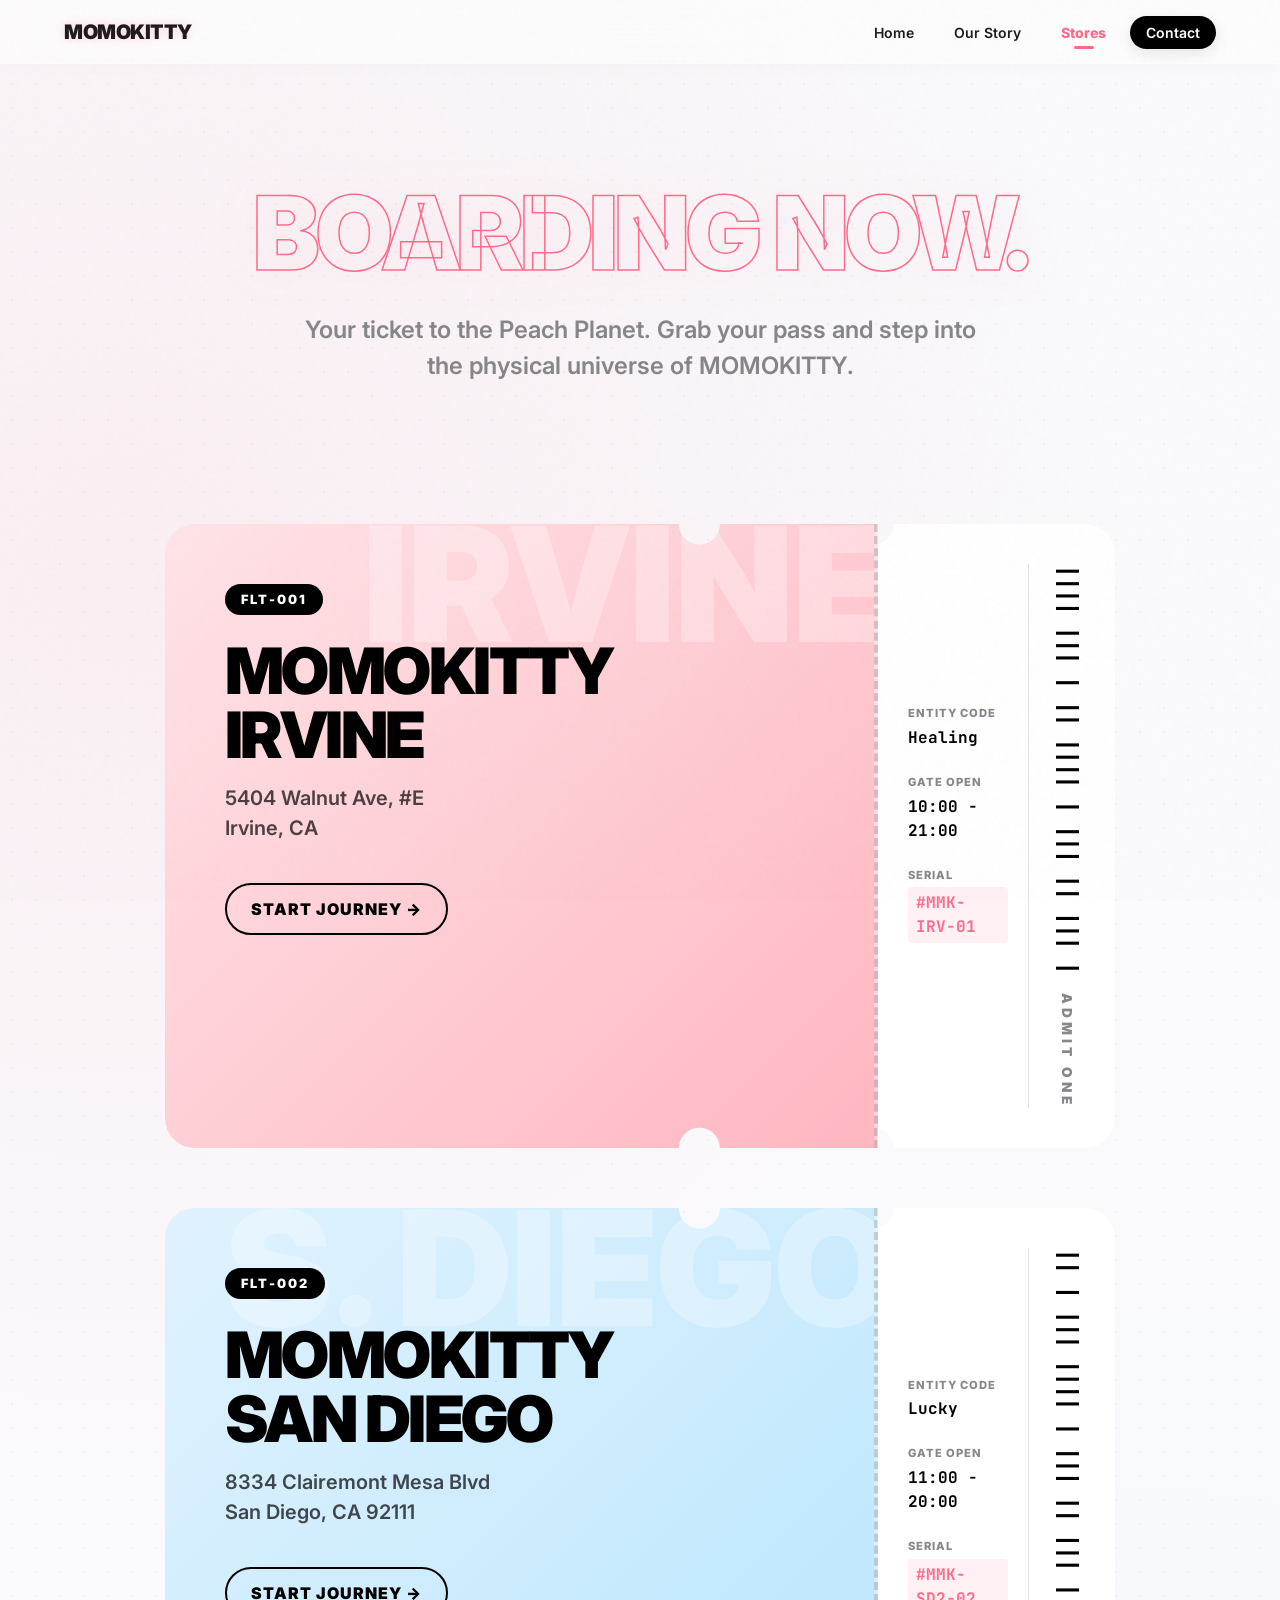
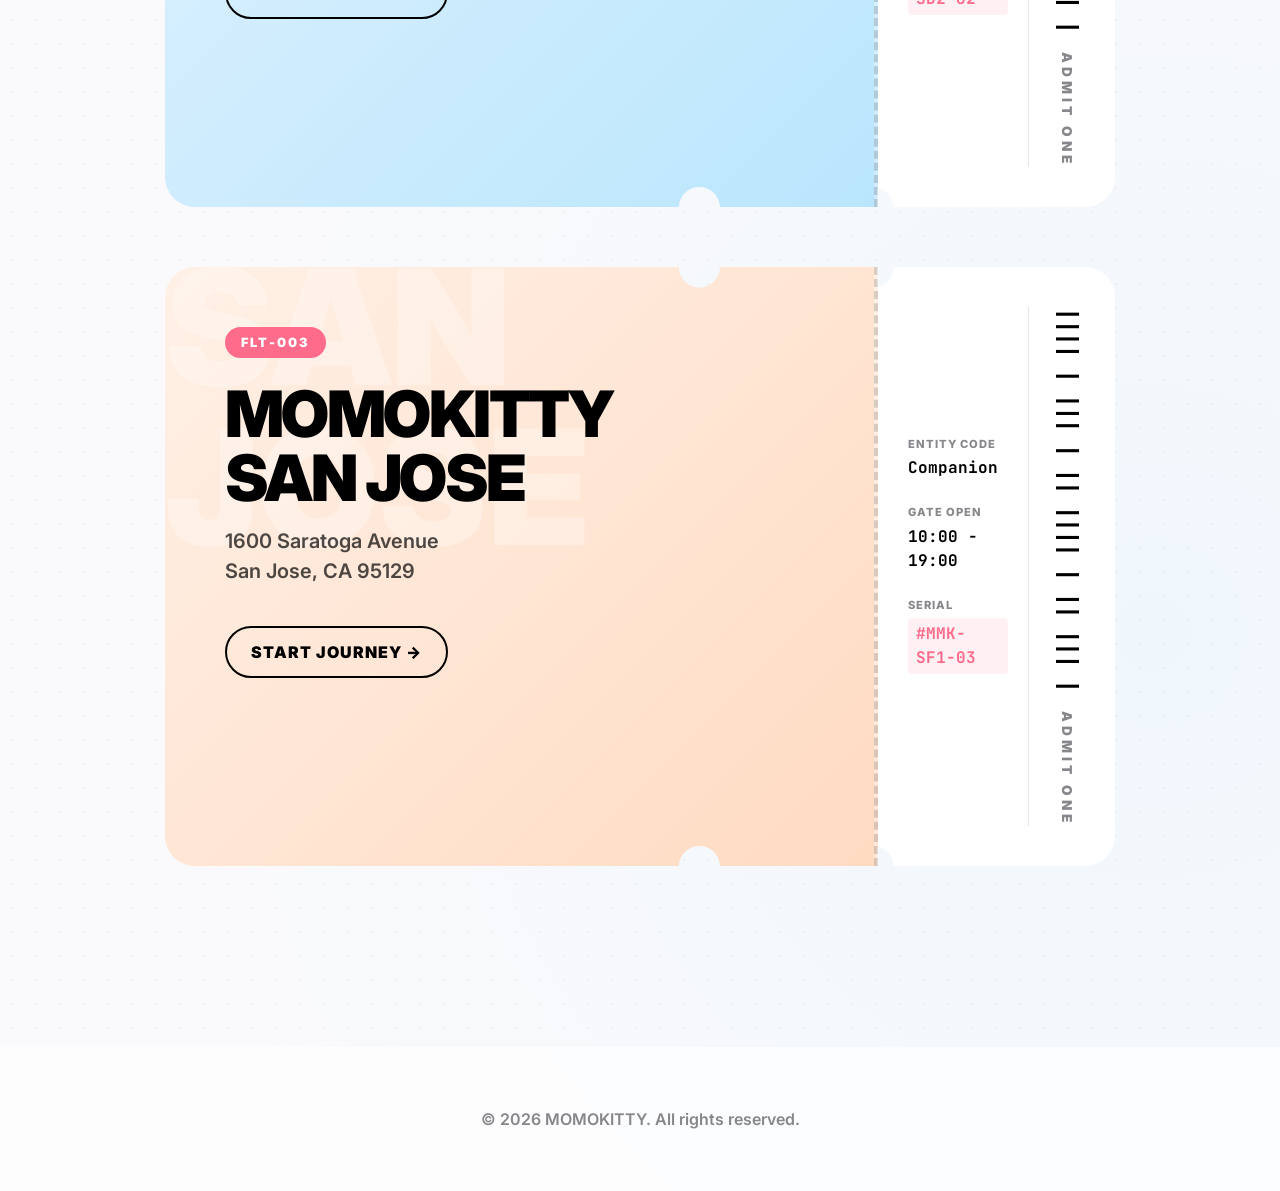
==== stores.html @ 20e29511 "Add files via upload" ====
<!DOCTYPE html>
<html lang="en">
<head>
  <meta charset="UTF-8">
  <meta name="viewport" content="width=device-width, initial-scale=1.0">
  <title>Stores | MOMOKITTY</title>
  <link rel="stylesheet" href="style.css">
  <link href="https://fonts.googleapis.com/css2?family=Inter:wght@400;600;800;900&family=JetBrains+Mono:wght@700&display=swap" rel="stylesheet">
</head>
<body>

<nav class="navbar">
  <div class="container nav-container">
    <a href="index.html" class="logo">MOMOKITTY</a>
    <ul class="nav-links">
      <li><a href="index.html" >Home</a></li>
      <li><a href="story.html" >Our Story</a></li>
      <li><a href="stores.html" class="active-page">Stores</a></li>
      <li><a href="contact.html" class="btn-nav-cta">Contact</a></li>
    </ul>
  </div>
</nav>

<header class="hero">
  <div class="container hero-content">
    <h1 class="hero-title">BOARDING NOW.</h1>
    <p class="hero-subtitle">Your ticket to the Peach Planet. Grab your pass and step into the physical universe of MOMOKITTY.</p>
  </div>
</header>

<section class="store-section">
  <div class="container">

    <div class="ticket-card reveal">
      <div class="ticket-main bg-pink">
        <div class="ticket-watermark">IRVINE</div>
        <div class="ticket-content">
          <span class="ticket-badge">FLT-001</span>
          <h2>MOMOKITTY<br>IRVINE</h2>
          <p class="ticket-address">5404 Walnut Ave, #E<br>Irvine, CA</p>
          <a href="https://www.google.com/maps/search/?api=1&query=5404+Walnut+Ave,+%23E,+Irvine,+CA" target="_blank" class="btn-ticket">START JOURNEY &rarr;</a>
        </div>
      </div>
      <div class="ticket-stub">
        <div class="stub-details">
          <p class="mono-label">ENTITY CODE</p>
          <p class="mono-value">Healing</p>

          <p class="mono-label">GATE OPEN</p>
          <p class="mono-value">10:00 - 21:00</p>

          <p class="mono-label">SERIAL</p>
          <p class="mono-value highlight">#MMK-IRV-01</p>
        </div>
        <div class="stub-barcode">
          <div class="barcode-lines">|||| ||| | || |||| | ||| || ||| |</div>
          <p class="vertical-text">ADMIT ONE</p>
        </div>
      </div>
    </div>

    <div class="ticket-card reveal delay-1">
      <div class="ticket-main bg-blue">
        <div class="ticket-watermark">S. DIEGO</div>
        <div class="ticket-content">
          <span class="ticket-badge bg-dark">FLT-002</span>
          <h2>MOMOKITTY<br>SAN DIEGO</h2>
          <p class="ticket-address">8334 Clairemont Mesa Blvd<br>San Diego, CA 92111</p>
          <a href="https://www.google.com/maps/search/?api=1&query=8334+Clairemont+Mesa+Blvd,+San+Diego,+CA+92111" target="_blank" class="btn-ticket">START JOURNEY &rarr;</a>
        </div>
      </div>
      <div class="ticket-stub">
        <div class="stub-details">
          <p class="mono-label">ENTITY CODE</p>
          <p class="mono-value">Lucky</p>

          <p class="mono-label">GATE OPEN</p>
          <p class="mono-value">11:00 - 20:00</p>

          <p class="mono-label">SERIAL</p>
          <p class="mono-value highlight">#MMK-SD2-02</p>
        </div>
        <div class="stub-barcode">
          <div class="barcode-lines">|| | ||| |||| | ||| || ||| || |</div>
          <p class="vertical-text">ADMIT ONE</p>
        </div>
      </div>
    </div>

    <div class="ticket-card reveal delay-2">
      <div class="ticket-main bg-peach">
        <div class="ticket-watermark">SAN JOSE</div>
        <div class="ticket-content">
          <span class="ticket-badge blink">FLT-003</span>
          <h2>MOMOKITTY<br>SAN JOSE</h2>
          <p class="ticket-address">1600 Saratoga Avenue<br>San Jose, CA 95129</p>
          <a href="https://www.google.com/maps/search/?api=1&query=1600+Saratoga+Avenue,+San+Jose,+CA+95129" target="_blank" class="btn-ticket">START JOURNEY &rarr;</a>
        </div>
      </div>
      <div class="ticket-stub">
        <div class="stub-details">
          <p class="mono-label">ENTITY CODE</p>
          <p class="mono-value">Companion</p>

          <p class="mono-label">GATE OPEN</p>
          <p class="mono-value">10:00 - 19:00</p>

          <p class="mono-label">SERIAL</p>
          <p class="mono-value highlight">#MMK-SF1-03</p>
        </div>
        <div class="stub-barcode">
          <div class="barcode-lines">|||| | ||| | || |||| | || ||| |</div>
          <p class="vertical-text">ADMIT ONE</p>
        </div>
      </div>
    </div>

  </div>
</section>

<footer class="footer">
  <div class="container">
    <p>&copy; 2026 MOMOKITTY. All rights reserved.</p>
  </div>
</footer>

<script>
  document.addEventListener('DOMContentLoaded', () => {
    const reveals = document.querySelectorAll('.reveal');
    const observerOptions = { root: null, threshold: 0.15, rootMargin: "0px 0px -50px 0px" };
    const revealObserver = new IntersectionObserver((entries, observer) => {
      entries.forEach(entry => {
        if (entry.isIntersecting) {
          entry.target.classList.add('active');
          observer.unobserve(entry.target);
        }
      });
    }, observerOptions);
    reveals.forEach(reveal => { revealObserver.observe(reveal); });
  });
</script>
</body>
</html>
---- style.css ----
/* =========================================
   MOMOKITTY | Ultimate Trend & Premium CSS
   ========================================= */

/* --- 1. Variables & Base Settings --- */
:root {
  --bg-color: #fafafc;
  --surface-color: rgba(255, 255, 255, 0.7);
  --text-main: #1d1d1f;
  --text-muted: #86868b;
  --accent-pink: #FF6B8B;
  --accent-peach: #FF8E53;
  --accent-blue: #7DD3FC;
  --accent-dark: #000000;
  --ease-apple: cubic-bezier(0.25, 1, 0.5, 1);
  --gradient-main: linear-gradient(135deg, var(--accent-pink) 0%, var(--accent-peach) 100%);
}

* {
  margin: 0;
  padding: 0;
  box-sizing: border-box;
}

html {
  scroll-behavior: smooth;
  /* 专属猫爪鼠标指针（需要准备一张 momokitty-paw-cursor.png 图片） */
  cursor: url('momokitty-paw-cursor.png'), auto;
}

body {
  font-family: 'Inter', -apple-system, BlinkMacSystemFont, sans-serif;
  color: var(--text-main);
  line-height: 1.5;
  -webkit-font-smoothing: antialiased;
  overflow-x: hidden;
  /* 全局纸张网格纹理 + 弥散光背景 */
  background-color: var(--bg-color);
  background-image:
    radial-gradient(circle at 10% 20%, rgba(255, 107, 139, 0.08) 0%, transparent 40%),
    radial-gradient(circle at 90% 80%, rgba(125, 211, 252, 0.08) 0%, transparent 40%),
    radial-gradient(rgba(0,0,0,0.04) 1px, transparent 1px);
  background-size: 100% 100%, 100% 100%, 24px 24px;
}

.container {
  max-width: 1200px;
  margin: 0 auto;
  padding: 0 24px;
}

/* --- 2. Animations --- */
@keyframes fadeUp {
  from { opacity: 0; transform: translateY(40px); }
  to { opacity: 1; transform: translateY(0); }
}

@keyframes float {
  0% { transform: translateY(0px) rotate(0deg); }
  50% { transform: translateY(-12px) rotate(-1deg); }
  100% { transform: translateY(0px) rotate(0deg); }
}

@keyframes pulseRotate {
  0% { transform: scale(1) rotate(15deg); }
  50% { transform: scale(1.1) rotate(5deg); }
  100% { transform: scale(1) rotate(15deg); }
}

@keyframes gradientStroke {
  0% { -webkit-text-stroke-color: var(--accent-pink); }
  50% { -webkit-text-stroke-color: var(--accent-peach); }
  100% { -webkit-text-stroke-color: var(--accent-pink); }
}

/* --- 3. Navigation --- */
.navbar {
  position: fixed;
  top: 0; left: 0; width: 100%;
  height: 64px;
  background: rgba(255, 255, 255, 0.65);
  backdrop-filter: blur(24px);
  -webkit-backdrop-filter: blur(24px);
  border-bottom: 1px solid rgba(255, 255, 255, 0.3);
  z-index: 1000;
  transition: all 0.3s var(--ease-apple);
  box-shadow: 0 4px 15px rgba(0,0,0,0.02);
}

.navbar:hover {
  background: rgba(255, 255, 255, 0.85);
  box-shadow: 0 4px 25px rgba(0,0,0,0.05);
}

.nav-container {
  display: flex; justify-content: space-between; align-items: center; height: 100%;
}

.logo {
  font-weight: 900; font-size: 20px; color: var(--text-main);
  text-decoration: none; letter-spacing: -0.5px;
  text-shadow: 0 0 10px rgba(255, 107, 139, 0.3);
}

.nav-links { display: flex; list-style: none; gap: 8px; }

.nav-links a {
  text-decoration: none; color: var(--text-main); font-size: 14px;
  font-weight: 600; padding: 8px 16px; border-radius: 20px;
  transition: all 0.3s var(--ease-apple);
}

.nav-links a:hover {
  background: var(--surface-color); color: var(--accent-pink);
  box-shadow: 0 2px 8px rgba(0,0,0,0.05);
}

.highlight-link {
  background: var(--accent-dark) !important; color: #fff !important;
}

.highlight-link:hover {
  background: var(--gradient-main) !important; transform: translateY(-2px);
  box-shadow: 0 6px 20px rgba(255, 133, 153, 0.4);
}

/* --- 4. Hero Sections (Shared for Index & Story) --- */
.hero, .story-hero {
  padding-top: 180px; padding-bottom: 100px;
  text-align: center; position: relative; overflow: hidden;
}

/* 潮流描边文字动画 */
.hero-title, .story-title {
  font-size: clamp(3rem, 8vw, 7rem);
  font-weight: 900; line-height: 1.05; letter-spacing: -0.04em;
  margin-bottom: 24px;
  background: transparent;
  -webkit-text-stroke: 1.5px var(--accent-pink);
  -webkit-text-fill-color: transparent;
  color: transparent;
  animation: fadeUp 1s var(--ease-apple) forwards, gradientStroke 5s infinite;
}

.hero-subtitle, .story-subtitle {
  font-size: 1.5rem; color: var(--text-muted); font-weight: 600;
  max-width: 700px; margin: 0 auto 40px auto;
  animation: fadeUp 1s var(--ease-apple) 0.2s forwards; opacity: 0;
}

.cta-group {
  display: flex; gap: 16px; justify-content: center; margin-bottom: 80px;
  animation: fadeUp 1s var(--ease-apple) 0.3s forwards; opacity: 0;
}

.btn-primary, .btn-secondary {
  text-decoration: none; padding: 18px 36px; border-radius: 40px;
  font-weight: 800; font-size: 1rem; transition: all 0.4s var(--ease-apple);
}

.btn-primary {
  background: var(--gradient-main); color: #fff;
  box-shadow: 0 10px 20px rgba(255, 133, 153, 0.3);
}

.btn-primary:hover {
  transform: translateY(-4px) scale(1.02);
  box-shadow: 0 20px 40px rgba(255, 133, 153, 0.5);
}

.btn-secondary {
  background-color: var(--surface-color); color: var(--text-main);
  border: 1px solid rgba(255,255,255,0.8); backdrop-filter: blur(10px);
}

.btn-secondary:hover {
  background-color: #fff; transform: translateY(-4px); box-shadow: 0 10px 25px rgba(0,0,0,0.05);
}

.hero-image-wrapper {
  max-width: 800px; margin: 0 auto; border-radius: 40px; position: relative;
  opacity: 0; animation: fadeUp 1s var(--ease-apple) 0.4s forwards, float 6s ease-in-out infinite 1.4s;
}

.hero-image {
  width: 100%; height: auto; display: block;
  filter: drop-shadow(0 30px 40px rgba(255, 133, 153, 0.25));
}

/* --- 5. Bento Grid Section (Index Page) --- */
.bento-section { padding: 100px 0; position: relative; z-index: 2; }

.bento-grid {
  display: grid; grid-template-columns: repeat(12, 1fr); grid-auto-rows: 320px; gap: 24px;
}

.bento-card {
  border-radius: 40px; padding: 40px; text-decoration: none; color: var(--text-main);
  display: flex; flex-direction: column; justify-content: flex-end;
  position: relative; overflow: hidden;
  border: 1px solid rgba(255, 255, 255, 0.6); backdrop-filter: blur(20px);
  transition: all 0.5s var(--ease-apple);
  box-shadow: 0 10px 30px rgba(0,0,0,0.03), inset 0 0 0 1px rgba(255,255,255,0.5);
}

.bento-card:hover {
  transform: translateY(-8px) scale(1.01);
  box-shadow: 0 24px 48px rgba(0,0,0,0.08), inset 0 0 0 2px rgba(255,255,255,0.8);
}

/* 便当盒色彩 */
.card-snacks { grid-column: span 7; background: linear-gradient(145deg, #FFF0E6 0%, rgba(255,255,255,0.8) 100%); }
.card-beauty { grid-column: span 5; background: linear-gradient(145deg, #F3E8FF 0%, rgba(255,255,255,0.8) 100%); }
.card-home { grid-column: span 5; background: linear-gradient(145deg, #E0F2FE 0%, rgba(255,255,255,0.8) 100%); }
.card-toys {
  grid-column: span 7; border: none; color: #fff;
  background: linear-gradient(135deg, var(--accent-pink) 0%, var(--accent-peach) 100%);
}

.card-toys p { color: rgba(255,255,255,0.9); }
.card-toys h2 { text-shadow: 0 2px 10px rgba(0,0,0,0.1); }

.tag {
  position: absolute; top: 12px; left: 180px; background: rgba(255,255,255,0.9);
  color: var(--accent-pink); padding: 8px 16px; border-radius: 30px;
  font-size: 0.85rem; font-weight: 900; text-transform: uppercase;
  box-shadow: 0 4px 15px rgba(0,0,0,0.1); z-index: 2;
}

/* 潮流巨型水印背景字 */
.bg-text {
  position: absolute; top: -10px; right: -10px;
  font-size: 8rem; font-weight: 900; line-height: 1; text-transform: uppercase;
  color: #000; opacity: 0.03; white-space: nowrap; user-select: none;
  transition: transform 0.6s var(--ease-apple); z-index: 0;
}

.card-toys .bg-text { color: #fff; opacity: 0.15; }
.bento-card:hover .bg-text { transform: translate(-15px, 10px) scale(1.05); }

/* 悬浮商品图 */
.card-img {
  position: absolute; right: -20px; bottom: -20px; height: 90%;
  object-fit: contain; z-index: 1; filter: drop-shadow(0 20px 30px rgba(0,0,0,0.1));
  transition: transform 0.6s var(--ease-apple), filter 0.6s ease;
}

.bento-card:hover .card-img {
  transform: scale(1.08) translateY(-10px) rotate(-3deg); filter: drop-shadow(0 30px 40px rgba(0,0,0,0.2));
}
.toy-img { height: 110%; right: -10px; bottom: -30px; }

/* 动态贴纸 */
.trendy-sticker {
  position: absolute; top: 30px; right: 30px; width: 70px; height: 70px;
  background: var(--accent-dark); color: #fff; border-radius: 50%;
  display: flex; align-items: center; justify-content: center;
  font-weight: 900; font-size: 1.1rem; z-index: 3;
  box-shadow: 0 10px 20px rgba(0,0,0,0.2); animation: pulseRotate 4s infinite ease-in-out;
}

.card-content { position: relative; z-index: 2; width: 60%; }
.card-content h2 { font-size: 2.2rem; font-weight: 900; margin-bottom: 8px; letter-spacing: -0.03em; }
.card-content p { font-size: 1.05rem; font-weight: 600; opacity: 0.8; }

/* --- 6. Our Story Page Sections --- */
.story-content { padding: 80px 0; position: relative; z-index: 2; }

/* Z字排版的背景文字 */
.story-row::after {
  content: ''; position: absolute; bottom: 0; left: 0;
  font-size: 12vw; font-weight: 900; color: rgba(255, 107, 139, 0.03);
  text-transform: uppercase; user-select: none; z-index: -1; pointer-events: none;
}
.story-row:nth-child(1)::after { content: 'ORIGIN'; }
.story-row:nth-child(2)::after { content: 'MAGIC'; right: 0; left: auto; }
.story-row:nth-child(3)::after { content: 'GUARD'; }

.story-row { display: flex; align-items: center; gap: 80px; margin-bottom: 120px; position: relative; }
.story-row.reverse { flex-direction: row-reverse; }

.story-text { flex: 1; }
.story-tag {
  display: inline-block; font-size: 0.85rem; font-weight: 900; color: var(--accent-pink);
  text-transform: uppercase; letter-spacing: 2px; margin-bottom: 16px;
  text-shadow: 0 0 10px rgba(255, 107, 139, 0.3);
}

.story-text h2 {
  font-size: 3rem; font-weight: 900; letter-spacing: -0.03em; margin-bottom: 24px;
  background: linear-gradient(to right, var(--accent-dark), var(--accent-pink));
  -webkit-background-clip: text; -webkit-text-fill-color: transparent;
}
.story-text p { font-size: 1.15rem; color: var(--text-muted); line-height: 1.8; font-weight: 600; }

.story-visual { flex: 1; position: relative; }
.visual-placeholder {
  width: 100%; aspect-ratio: 1/1; border-radius: 40px;
  display: flex; align-items: center; justify-content: center; position: relative; overflow: hidden;
  border: 1px solid rgba(255, 255, 255, 0.6); backdrop-filter: blur(20px);
  box-shadow: 0 10px 30px rgba(0,0,0,0.03), inset 0 0 0 1px rgba(255,255,255,0.5);
  transition: all 0.5s var(--ease-apple);
}
.visual-placeholder .bg-text {
  top: 50%; left: 50%; transform: translate(-50%, -50%);
  font-size: 8rem; opacity: 0.1; color: #fff;
}

.visual-placeholder.bg-pink { background: linear-gradient(145deg, #FFE4E8 0%, #FFB6C1 100%); }
.visual-placeholder.bg-blue { background: linear-gradient(145deg, #E0F2FE 0%, #BAE6FD 100%); }
.visual-placeholder.bg-peach { background: linear-gradient(145deg, #FFF0E6 0%, #FFDBC2 100%); }

.story-row:hover .visual-placeholder {
  transform: translateY(-10px) scale(1.02); box-shadow: 0 30px 60px rgba(0,0,0,0.1);
}

/* --- 7. Philosophy & Quote Sections --- */
.philosophy-section {
  padding: 120px 0; background: linear-gradient(to bottom, transparent, var(--surface-color));
  text-align: center; border-top: 1px solid rgba(255,255,255,0.8); position: relative;
}
.philosophy-section::after, .quote-section::after {
  content: ''; position: absolute; bottom: 0; left: 0; width: 100%; height: 50%;
  background: radial-gradient(ellipse at bottom, rgba(255, 107, 139, 0.1) 0%, transparent 60%);
  z-index: -1; opacity: 0.5;
}

.philosophy-grid { display: flex; align-items: center; justify-content: space-between; gap: 20px; }
.philosophy-item { flex: 1; transition: transform 0.4s var(--ease-apple); }
.philosophy-item:hover { transform: scale(1.05) translateY(-5px); }
.philosophy-item h3 {
  font-size: 3rem; font-weight: 900; margin-bottom: 8px; letter-spacing: -0.03em;
  background: linear-gradient(to right, var(--accent-dark), var(--accent-peach));
  -webkit-background-clip: text; -webkit-text-fill-color: transparent;
}
.philosophy-item p { font-size: 1.25rem; color: var(--text-muted); font-weight: 600; }
.divider { width: 2px; height: 80px; background: linear-gradient(to bottom, transparent, rgba(0,0,0,0.1), transparent); }

.quote-section { padding: 80px 0 160px 0; position: relative; }
.quote-card {
  background: var(--surface-color); border-radius: 40px; padding: 80px 60px;
  text-align: center; position: relative; z-index: 2;
  box-shadow: 0 10px 40px rgba(0,0,0,0.03); border: 1px solid rgba(255,255,255,0.8); backdrop-filter: blur(20px);
}
.quote-mark {
  position: absolute; top: -20px; left: 50%; transform: translateX(-50%);
  font-size: 8rem; font-family: Georgia, serif; color: var(--accent-pink); opacity: 0.3; line-height: 1;
}
.quote-card blockquote {
  font-size: 2.5rem; font-weight: 900; line-height: 1.3; letter-spacing: -0.03em;
  color: var(--accent-dark); margin-bottom: 30px; position: relative; z-index: 2;
}
.quote-author { font-size: 1.1rem; font-weight: 600; color: var(--text-muted); text-transform: uppercase; letter-spacing: 1px; }

/* 专属好运贴纸 */
.quote-card::before {
  content: 'LUCKY'; position: absolute; top: -20px; right: 20px;
  width: 90px; height: 90px; background: var(--gradient-main); color: #fff;
  border-radius: 50%; display: flex; align-items: center; justify-content: center;
  font-weight: 900; font-size: 0.9rem; letter-spacing: 1px;
  transform: rotate(-15deg); z-index: 3; box-shadow: 0 10px 20px rgba(0,0,0,0.2);
  animation: pulseRotate 4s infinite;
}

/* --- 8. Footer --- */
.footer {
  padding: 60px 0; text-align: center; background-color: var(--surface-color);
  color: var(--text-muted); font-size: 1rem; font-weight: 600;
}

/* --- 9. Responsive --- */
@media (max-width: 900px) {
  .bento-grid { grid-template-columns: 1fr; grid-auto-rows: 280px; }
  .card-snacks, .card-beauty, .card-home, .card-toys { grid-column: span 1; }
  .card-content { width: 100%; }
  .card-img { height: 70%; right: -10px; }
  .bg-text { font-size: 5rem; }

  .story-row, .story-row.reverse { flex-direction: column; gap: 40px; margin-bottom: 80px; }
  .story-text h2 { font-size: 2.2rem; }

  .philosophy-grid { flex-direction: column; gap: 40px; }
  .divider { width: 80px; height: 2px; background: linear-gradient(to right, transparent, rgba(0,0,0,0.1), transparent); }

  .hero-title, .story-title { font-size: 3.5rem; }
  .hero, .story-hero { padding-top: 140px; }
  .quote-card { padding: 60px 30px; }
  .quote-card blockquote { font-size: 1.8rem; }
}

/* --- 10. Scroll Reveal Utilities --- */
.reveal {
  opacity: 0; transform: translateY(40px);
  transition: opacity 0.8s var(--ease-apple), transform 0.8s var(--ease-apple);
  will-change: opacity, transform;
}
.reveal.active { opacity: 1; transform: translateY(0); }
.reveal.delay-1 { transition-delay: 0.1s; }
.reveal.delay-2 { transition-delay: 0.2s; }
.reveal.delay-3 { transition-delay: 0.3s; }
/* =========================================
   Stores Page Styles (门店页专属门票排版)
   ========================================= */

.store-section {
  padding-bottom: 120px;
  position: relative;
  z-index: 2;
}

.store-card {
  display: flex;
  background: var(--surface-color);
  border-radius: 40px;
  margin-bottom: 40px;
  overflow: hidden;
  border: 1px solid rgba(255, 255, 255, 0.8);
  backdrop-filter: blur(20px);
  box-shadow: 0 10px 40px rgba(0,0,0,0.03);
  transition: all 0.5s var(--ease-apple);
  position: relative;
}

.store-card:hover {
  transform: translateY(-5px) scale(1.01);
  box-shadow: 0 20px 60px rgba(0,0,0,0.08);
}

/* 左侧：视觉图片区 */
.store-visual {
  flex: 0 0 45%;
  position: relative;
  display: flex;
  align-items: center;
  justify-content: center;
  overflow: hidden;
  /* 类似故事页的渐变底色，作为图片加载前的占位 */
}

.store-visual.bg-pink { background: linear-gradient(145deg, #FFE4E8 0%, #FFB6C1 100%); }
.store-visual.bg-blue { background: linear-gradient(145deg, #E0F2FE 0%, #BAE6FD 100%); }
.store-visual.bg-peach { background: linear-gradient(145deg, #FFF0E6 0%, #FFDBC2 100%); }

.store-visual .bg-text {
  font-size: 8rem;
  opacity: 0.15;
  color: #fff;
  z-index: 1;
}

.store-img {
  position: absolute;
  top: 0; left: 0; width: 100%; height: 100%;
  object-fit: cover;
  z-index: 2;
  transition: transform 0.8s var(--ease-apple);
}

.store-card:hover .store-img {
  transform: scale(1.05);
}

/* 潮流标签：旗舰店/快闪店 */
.store-badge {
  position: absolute;
  top: 30px; left: 30px;
  background: var(--gradient-main);
  color: #fff;
  padding: 8px 20px;
  border-radius: 30px;
  font-size: 0.85rem;
  font-weight: 900;
  text-transform: uppercase;
  letter-spacing: 1px;
  z-index: 3;
  box-shadow: 0 4px 15px rgba(0,0,0,0.1);
}

.store-badge.bg-dark {
  background: var(--accent-dark);
}

/* 快闪店闪烁动画 */
@keyframes blinkWarning {
  0%, 100% { opacity: 1; }
  50% { opacity: 0.5; }
}
.store-badge.blink {
  animation: blinkWarning 1.5s infinite;
}

/* 右侧：门店信息区 */
.store-info {
  flex: 1;
  padding: 60px;
  display: flex;
  flex-direction: column;
  justify-content: center;
  position: relative;
}

.store-info h2 {
  font-size: 2.5rem;
  font-weight: 900;
  letter-spacing: -0.03em;
  margin-bottom: 30px;
  color: var(--text-main);
}

.info-group {
  margin-bottom: 24px;
}

.info-label {
  display: block;
  font-size: 0.75rem;
  font-weight: 800;
  color: var(--text-muted);
  text-transform: uppercase;
  letter-spacing: 2px;
  margin-bottom: 8px;
}

.store-info p {
  font-size: 1.1rem;
  color: var(--text-main);
  font-weight: 600;
  line-height: 1.6;
}

.highlight-text {
  color: var(--accent-pink);
}

.store-actions {
  margin-top: 20px;
}

.store-actions .btn-primary {
  padding: 14px 28px;
  font-size: 0.9rem;
}

/* 响应式适配：手机端变成上下结构 */
@media (max-width: 900px) {
  .store-card {
    flex-direction: column;
  }
  .store-visual {
    height: 250px;
  }
  .store-info {
    padding: 40px 30px;
  }
  .store-info h2 {
    font-size: 2rem;
  }
}
/* =========================================
   Stores Page: Exaggerated Ticket Design
   ========================================= */

.store-section {
  padding-bottom: 120px;
  position: relative;
  z-index: 2;
}

/* 核心：登机牌遮罩裁剪技术 (Mask-image) */
.ticket-card {
  display: flex;
  margin-bottom: 60px;

  max-width: 950px; /* 控制最大宽度，觉得宽就改小(如850px)，觉得窄就改大 */
  margin-left: auto; margin-right: auto; /* 让变窄后的登机牌在页面中居中 */

  border-radius: 30px;
  background: var(--surface-color);
  backdrop-filter: blur(20px);
  position: relative;
  box-shadow: 0 20px 50px rgba(0,0,0,0.05);
  transition: transform 0.5s var(--ease-apple), box-shadow 0.5s var(--ease-apple);
  -webkit-mask:
    radial-gradient(circle at 75% 0%, transparent 20px, black 21px) top left / 75% 51% no-repeat,
    radial-gradient(circle at 75% 100%, transparent 20px, black 21px) bottom left / 75% 51% no-repeat,
    radial-gradient(circle at 0% 0%, transparent 20px, black 21px) top right / 25.5% 51% no-repeat,
    radial-gradient(circle at 0% 100%, transparent 20px, black 21px) bottom right / 25.5% 51% no-repeat;
}

.ticket-card:hover {
  transform: translateY(-8px) scale(1.02);
  box-shadow: 0 30px 60px rgba(255, 107, 139, 0.15);
}

/* --- 左侧主票区 (75% 宽度) --- */
.ticket-main {
  flex: 0 0 75%;
  padding: 60px;
  position: relative;
  overflow: hidden;
  border-right: 4px dashed rgba(0,0,0,0.15); /* 门票的虚线撕开处 */
}

.ticket-main.bg-pink { background: linear-gradient(135deg, #FFE4E8 0%, #FFB6C1 100%); }
.ticket-main.bg-blue { background: linear-gradient(135deg, #E0F2FE 0%, #BAE6FD 100%); }
.ticket-main.bg-peach { background: linear-gradient(135deg, #FFF0E6 0%, #FFDBC2 100%); }

/* 巨型城市水印 */
.ticket-watermark {
  position: absolute;
  top: -20px; right: -20px;
  font-size: 10rem;
  font-weight: 900;
  line-height: 1;
  color: #fff;
  opacity: 0.3;
  user-select: none;
  z-index: 1;
}

.ticket-content {
  position: relative;
  z-index: 2;
}

.ticket-badge {
  display: inline-block;
  background: var(--accent-dark);
  color: #fff;
  padding: 6px 16px;
  border-radius: 20px;
  font-size: 0.8rem;
  font-weight: 900;
  text-transform: uppercase;
  letter-spacing: 2px;
  margin-bottom: 24px;
}

.ticket-badge.blink {
  background: var(--accent-pink);
  animation: pulseRotate 2s infinite ease-in-out;
}

.ticket-content h2 {
  font-size: 4rem;
  font-weight: 900;
  line-height: 1;
  letter-spacing: -0.04em;
  color: var(--accent-dark);
  margin-bottom: 16px;
  text-transform: uppercase;
}

.ticket-address {
  font-size: 1.25rem;
  font-weight: 600;
  color: rgba(0,0,0,0.7);
  margin-bottom: 40px;
  line-height: 1.5;
}

/* 按钮做成类似盖章的感觉 */
.btn-ticket {
  display: inline-block;
  border: 2px solid var(--accent-dark);
  color: var(--accent-dark);
  padding: 12px 24px;
  border-radius: 30px;
  font-weight: 900;
  text-decoration: none;
  text-transform: uppercase;
  letter-spacing: 1px;
  transition: all 0.3s;
}

.btn-ticket:hover {
  background: var(--accent-dark);
  color: #fff;
}

/* --- 右侧副票区 (25% 宽度) --- */
.ticket-stub {
  flex: 0 0 25%;
  background: rgba(255, 255, 255, 0.9);
  padding: 40px 30px;
  display: flex;
  justify-content: space-between;
  align-items: center;
}

.stub-details {
  flex: 1;
}

/* 机打排版字体 */
.mono-label {
  font-size: 0.7rem;
  font-weight: 800;
  color: var(--text-muted);
  letter-spacing: 1px;
  margin-bottom: 4px;
}

.mono-value {
  font-family: 'JetBrains Mono', 'Courier New', monospace;
  font-size: 1rem;
  font-weight: 700;
  color: var(--accent-dark);
  margin-bottom: 24px;
  word-wrap: break-word;
}

.mono-value.highlight {
  color: var(--accent-pink);
  background: rgba(255, 107, 139, 0.1);
  padding: 4px 8px;
  border-radius: 4px;
  display: inline-block;
}

/* 假条形码与侧边检票文字 */
.stub-barcode {
  display: flex;
  flex-direction: column;
  align-items: center;
  margin-left: 20px;
  border-left: 1px solid rgba(0,0,0,0.1);
  padding-left: 20px;
}

.barcode-lines {
  font-family: 'Courier New', monospace;
  font-size: 1.5rem;
  font-weight: 900;
  color: var(--accent-dark);
  writing-mode: vertical-rl; /* 垂直排版 */
  letter-spacing: -2px;
  margin-bottom: 20px;
}

.vertical-text {
  writing-mode: vertical-rl;
  text-orientation: mixed;
  font-size: 0.85rem;
  font-weight: 900;
  letter-spacing: 4px;
  color: var(--text-muted);
}

/* 响应式适配 */
@media (max-width: 900px) {
  .ticket-card {
    flex-direction: column;
    /* 手机端把打孔位置改到上下中间 */
    -webkit-mask:
      radial-gradient(circle at 0% 70%, transparent 20px, black 21px) top left / 51% 70% no-repeat,
      radial-gradient(circle at 100% 70%, transparent 20px, black 21px) top right / 51% 70% no-repeat,
      radial-gradient(circle at 0% 0%, transparent 20px, black 21px) bottom left / 51% 30% no-repeat,
      radial-gradient(circle at 100% 0%, transparent 20px, black 21px) bottom right / 51% 30% no-repeat;
  }

  .ticket-main {
    flex: none;
    border-right: none;
    border-bottom: 4px dashed rgba(0,0,0,0.15);
    padding: 40px 30px;
  }

  .ticket-content h2 { font-size: 2.5rem; }
  .ticket-watermark { font-size: 5rem; top: 10px; }

  .ticket-stub {
    flex: none;
    flex-direction: row;
    padding: 30px;
  }

  .stub-barcode {
    flex-direction: row;
    border-left: none;
    border-top: 1px solid rgba(0,0,0,0.1);
    padding-left: 0; padding-top: 20px; margin-left: 0; margin-top: 20px;
    writing-mode: horizontal-tb;
  }

  .barcode-lines { writing-mode: horizontal-tb; margin-bottom: 0; margin-right: 20px; }
  .vertical-text { writing-mode: horizontal-tb; }
}
/* =========================================
   Contact Page Styles (联系我们表单页)
   ========================================= */

.contact-section {
  padding-bottom: 120px;
  position: relative;
  z-index: 2;
}

.contact-grid {
  display: grid;
  grid-template-columns: 1.5fr 1fr; /* 左表单大，右信息小 */
  gap: 40px;
  max-width: 1000px;
  margin: 0 auto;
}

/* --- 左侧表单区 --- */
.contact-form-wrapper {
  background: var(--surface-color);
  padding: 50px;
  border-radius: 40px;
  border: 1px solid rgba(255, 255, 255, 0.8);
  backdrop-filter: blur(20px);
  box-shadow: 0 10px 40px rgba(0,0,0,0.03);
  position: relative;
}

.contact-form-wrapper h2 {
  font-size: 2.5rem;
  font-weight: 900;
  letter-spacing: -0.03em;
  color: var(--accent-dark);
  margin-bottom: 8px;
}

.contact-form-wrapper > p {
  color: var(--text-muted);
  font-size: 1.1rem;
  font-weight: 600;
  margin-bottom: 40px;
}

.form-group {
  margin-bottom: 24px;
}

.form-group label {
  display: block;
  font-size: 0.85rem;
  font-weight: 800;
  color: var(--text-main);
  text-transform: uppercase;
  letter-spacing: 1px;
  margin-bottom: 8px;
}

/* 输入框高级质感设计 */
.contact-form input,
.contact-form select,
.contact-form textarea {
  width: 100%;
  padding: 16px 20px;
  background: rgba(255, 255, 255, 0.5);
  border: 2px solid rgba(0, 0, 0, 0.05);
  border-radius: 16px;
  font-family: 'Inter', sans-serif;
  font-size: 1rem;
  font-weight: 600;
  color: var(--text-main);
  outline: none;
  transition: all 0.3s var(--ease-apple);
}

.contact-form input::placeholder,
.contact-form textarea::placeholder {
  color: rgba(0,0,0,0.3);
  font-weight: 500;
}

/* 聚焦时的潮流发光边界 */
.contact-form input:focus,
.contact-form select:focus,
.contact-form textarea:focus {
  background: #fff;
  border-color: var(--accent-pink);
  box-shadow: 0 0 0 4px rgba(255, 107, 139, 0.15);
  transform: translateY(-2px);
}

.btn-submit {
  width: 100%;
  border: none;
  cursor: pointer;
  margin-top: 10px;
  text-align: center;
}

/* --- 右侧信息区 (Mini Bento Boxes) --- */
.contact-info-wrapper {
  display: flex;
  flex-direction: column;
  gap: 20px;
}

.info-card {
  padding: 30px;
  border-radius: 30px;
  border: 1px solid rgba(255, 255, 255, 0.6);
  box-shadow: 0 4px 20px rgba(0,0,0,0.02);
  transition: transform 0.4s var(--ease-apple);
  position: relative;
  overflow: hidden;
}

.info-card:hover {
  transform: translateY(-5px);
  box-shadow: 0 10px 30px rgba(0,0,0,0.05);
}

.info-card.bg-pink { background: linear-gradient(135deg, #FFE4E8 0%, #fff 100%); }
.info-card.bg-blue { background: linear-gradient(135deg, #E0F2FE 0%, #fff 100%); }
.social-card { background: var(--surface-color); backdrop-filter: blur(10px); }

.info-card h3 {
  font-size: 1.5rem;
  font-weight: 900;
  color: var(--accent-dark);
  margin-bottom: 8px;
  position: relative;
  z-index: 2;
}

.info-card p {
  font-size: 0.95rem;
  color: var(--text-muted);
  font-weight: 600;
  margin-bottom: 20px;
  position: relative;
  z-index: 2;
}

.info-link {
  font-size: 1.1rem;
  font-weight: 800;
  color: var(--accent-pink);
  text-decoration: none;
  transition: color 0.3s;
  position: relative;
  z-index: 2;
}

.info-link:hover {
  color: var(--accent-peach);
  text-decoration: underline;
}

/* 社交媒体卡片内的链接排版 */
.social-links {
  display: flex;
  gap: 16px;
  position: relative;
  z-index: 2;
}

.social-links a {
  font-size: 0.95rem;
  font-weight: 800;
  color: var(--accent-dark);
  text-decoration: none;
  padding: 8px 16px;
  background: rgba(255,255,255,0.8);
  border-radius: 20px;
  transition: all 0.3s;
}

.social-links a:hover {
  background: var(--gradient-main);
  color: #fff;
  transform: translateY(-2px);
}

/* 响应式 */
@media (max-width: 900px) {
  .contact-grid {
    grid-template-columns: 1fr;
  }
  .contact-form-wrapper {
    padding: 30px;
  }
}
/* =========================================
   新增优化：滚动条、导航栏状态、占位符增强
   ========================================= */

/* 1. 潮流自定义滚动条 */
::-webkit-scrollbar {
  width: 8px;
}
::-webkit-scrollbar-track {
  background: var(--bg-color);
}
::-webkit-scrollbar-thumb {
  background: var(--accent-pink);
  border-radius: 10px;
}
::-webkit-scrollbar-thumb:hover {
  background: var(--accent-peach);
}

/* 2. 导航栏状态优化 */
.nav-links a {
  position: relative;
}
/* 当前所在页面的文字高亮 */
.nav-links a.active-page {
  color: var(--accent-pink);
  font-weight: 800;
}
.nav-links a.active-page::after {
  content: '';
  position: absolute;
  bottom: 0px;
  left: 50%;
  transform: translateX(-50%);
  width: 20px;
  height: 3px;
  background: var(--accent-pink);
  border-radius: 2px;
}
/* 固定的黑色联系按钮 */
.btn-nav-cta {
  background: var(--accent-dark) !important;
  color: #fff !important;
  box-shadow: 0 4px 15px rgba(0,0,0,0.1);
}
.btn-nav-cta:hover {
  background: var(--gradient-main) !important;
  transform: translateY(-2px);
  box-shadow: 0 6px 20px rgba(255, 133, 153, 0.4);
}

/* 3. 增强 Story 页面的图片占位符（加入emoji作为默认视觉中心） */
.visual-emoji {
  font-size: 6rem;
  position: relative;
  z-index: 2;
  filter: drop-shadow(0 10px 20px rgba(0,0,0,0.1));
  animation: float 6s ease-in-out infinite;
}

/* 4. Ticket 门票 Mask 兼容性增强 */
.ticket-card {
  /* 增加标准的 mask 属性以兼容更多现代浏览器 */
  mask:
    radial-gradient(circle at 75% 0%, transparent 20px, black 21px) top left / 75% 51% no-repeat,
    radial-gradient(circle at 75% 100%, transparent 20px, black 21px) bottom left / 75% 51% no-repeat,
    radial-gradient(circle at 0% 0%, transparent 20px, black 21px) top right / 25.5% 51% no-repeat,
    radial-gradient(circle at 0% 100%, transparent 20px, black 21px) bottom right / 25.5% 51% no-repeat;
}
@media (max-width: 900px) {
  .ticket-card {
    mask:
      radial-gradient(circle at 0% 70%, transparent 20px, black 21px) top left / 51% 70% no-repeat,
      radial-gradient(circle at 100% 70%, transparent 20px, black 21px) top right / 51% 70% no-repeat,
      radial-gradient(circle at 0% 0%, transparent 20px, black 21px) bottom left / 51% 30% no-repeat,
      radial-gradient(circle at 100% 0%, transparent 20px, black 21px) bottom right / 51% 30% no-repeat;
  }
}
/* =========================================
   MOMOKITTY | 顶级质感与微交互升级 (Pro Update)
   ========================================= */

/* 1. 品牌专属文字选中颜色 */
::selection {
  background-color: var(--accent-pink);
  color: #fff;
  text-shadow: none;
}
::-moz-selection {
  background-color: var(--accent-pink);
  color: #fff;
}

/* 2. 纯 CSS 胶片噪点材质 (覆盖全屏的微弱肌理) */
body::before {
  content: "";
  position: fixed;
  top: 0;
  left: 0;
  width: 100vw;
  height: 100vh;
  pointer-events: none; /* 确保不会阻挡鼠标点击 */
  z-index: 9999;
  /* 利用 SVG 滤镜生成噪点，极致轻量 */
  background-image: url("data:image/svg+xml,%3Csvg viewBox='0 0 200 200' xmlns='http://www.w3.org/2000/svg'%3E%3Cfilter id='noiseFilter'%3E%3CfeTurbulence type='fractalNoise' baseFrequency='0.85' numOctaves='3' stitchTiles='stitch'/%3E%3C/filter%3E%3Crect width='100%25' height='100%25' filter='url(%23noiseFilter)' opacity='0.05'/%3E%3C/svg%3E");
  opacity: 0.6; /* 调节这里控制噪点强弱，0.6 刚刚好 */
  mix-blend-mode: multiply;
}

/* 3. 卡片“流光扫过”反光特效 */
.bento-card::after, .visual-placeholder::after, .info-card::after {
  content: '';
  position: absolute;
  top: 0;
  left: -150%;
  width: 50%;
  height: 100%;
  /* 一道透明到白色的渐变光束 */
  background: linear-gradient(to right, rgba(255,255,255,0) 0%, rgba(255,255,255,0.4) 50%, rgba(255,255,255,0) 100%);
  transform: skewX(-25deg);
  transition: all 0.7s var(--ease-apple);
  z-index: 10;
  pointer-events: none;
}
/* 鼠标悬浮时，光束从左滑到右 */
.bento-card:hover::after, .visual-placeholder:hover::after, .info-card:hover::after {
  left: 200%;
  transition: all 0.7s cubic-bezier(0.25, 1, 0.5, 1);
}

/* 4. 按钮和标题的动态呼吸光晕 */
@keyframes glowPulse {
  0% { box-shadow: 0 10px 20px rgba(255, 133, 153, 0.3); }
  50% { box-shadow: 0 15px 35px rgba(255, 133, 153, 0.5); }
  100% { box-shadow: 0 10px 20px rgba(255, 133, 153, 0.3); }
}

.btn-primary {
  animation: glowPulse 3s infinite ease-in-out;
}
.btn-primary:hover {
  animation: none; /* 悬浮时停止呼吸，交由原本的 hover 逻辑接管 */
}

/* 让 Hero Title 有微弱的发光投影，配合描边更立体 */
.hero-title, .story-title {
  filter: drop-shadow(0 0 20px rgba(255, 107, 139, 0.25));
}

/* 5. 补充：表单输入框的高级交互 */
.contact-form input:not(:placeholder-shown),
.contact-form textarea:not(:placeholder-shown) {
  /* 当用户输入了内容后，背景微微变白，代表已填写 */
  background: rgba(255, 255, 255, 0.85);
  border-color: rgba(0, 0, 0, 0.1);
}
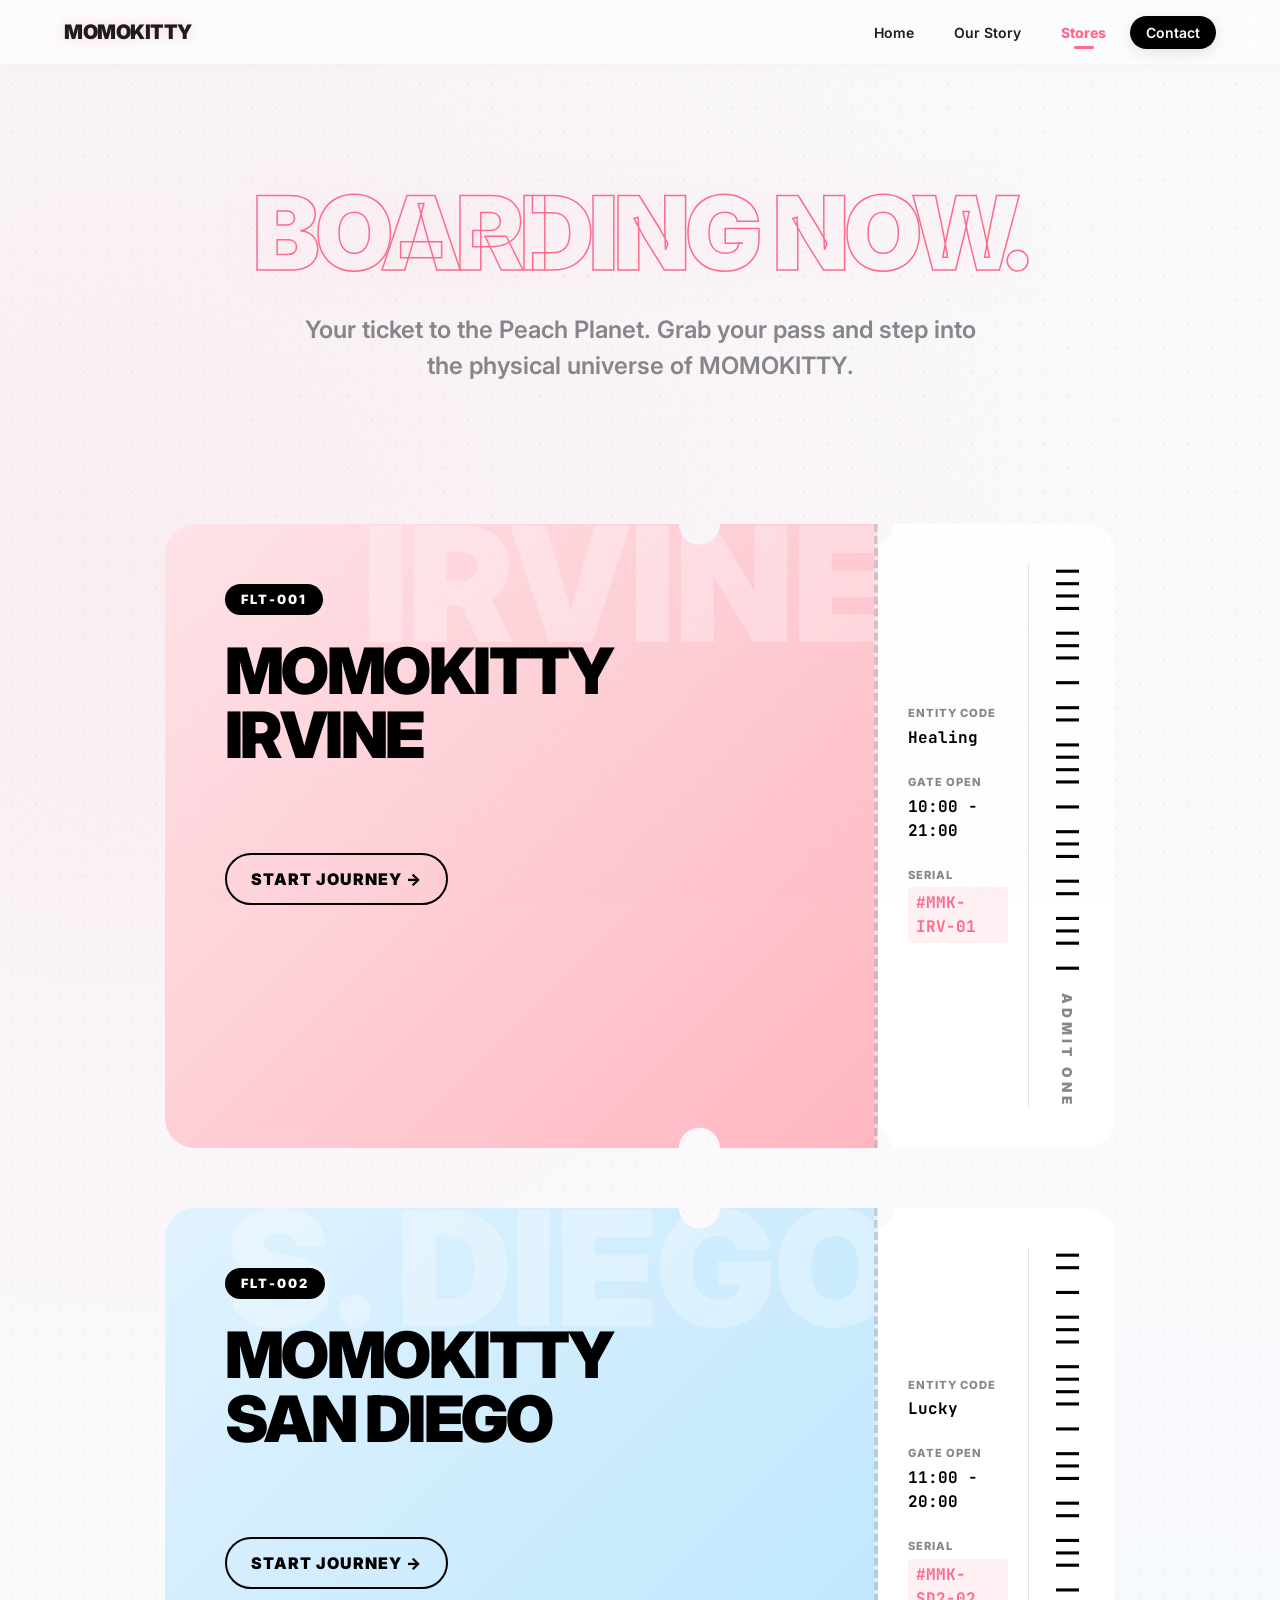
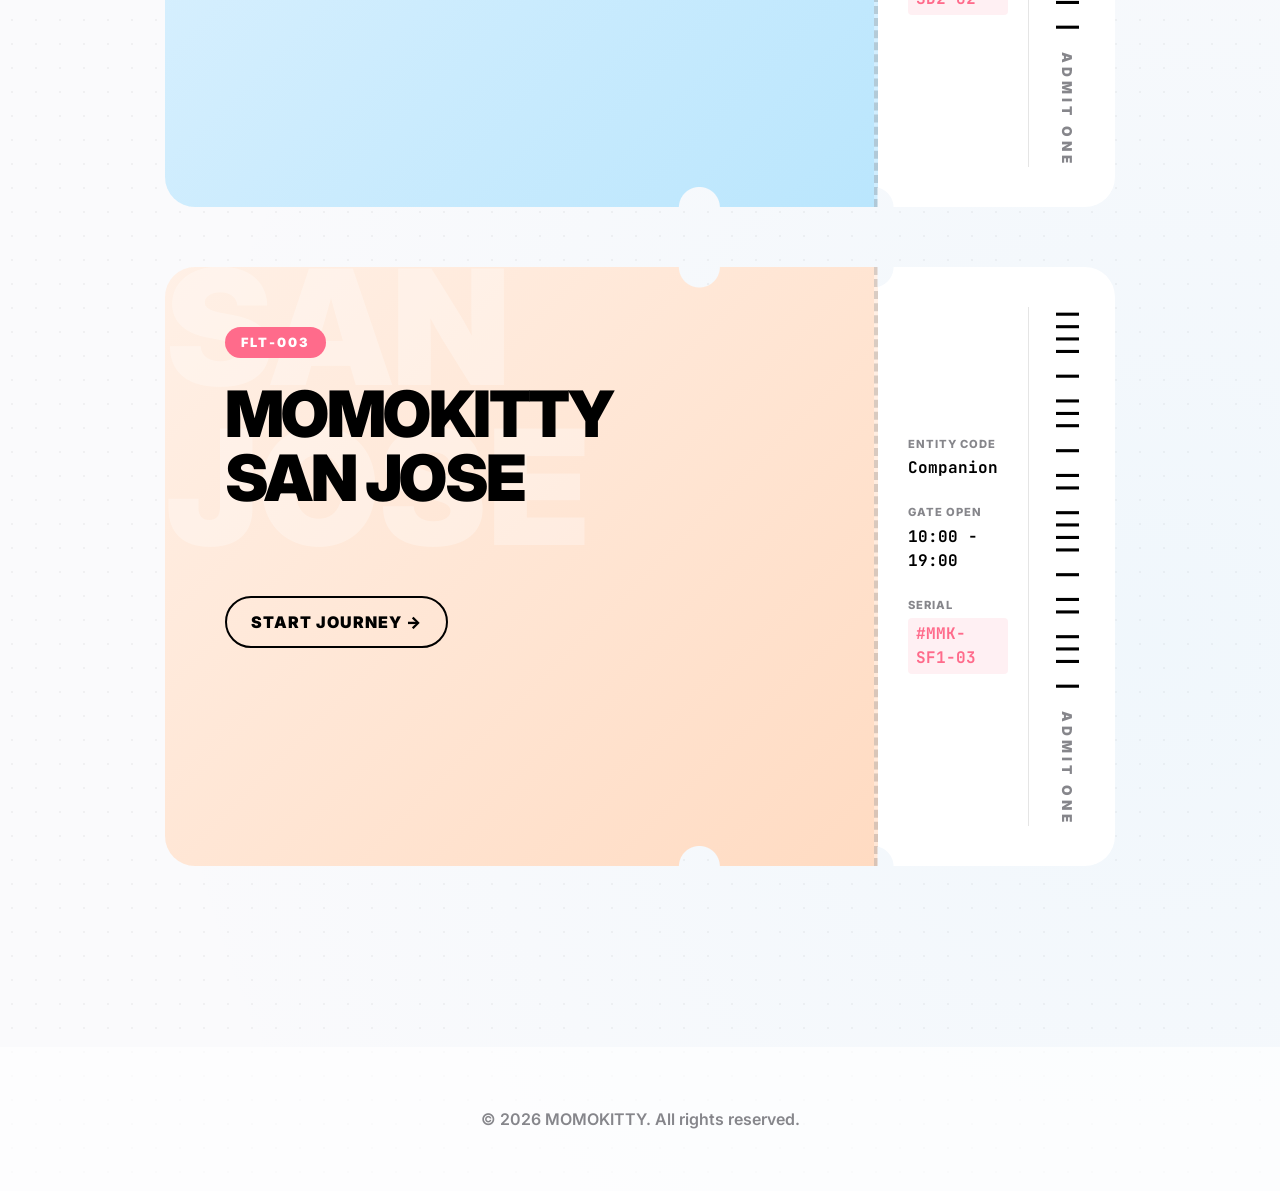
==== commit 34d2874f: "Update stores.html" ====
--- a/stores.html
+++ b/stores.html
@@ -37,8 +37,8 @@
         <div class="ticket-content">
           <span class="ticket-badge">FLT-001</span>
           <h2>MOMOKITTY<br>IRVINE</h2>
-          <p class="ticket-address">5404 Walnut Ave, #E<br>Irvine, CA</p>
-          <a href="https://www.google.com/maps/search/?api=1&query=5404+Walnut+Ave,+%23E,+Irvine,+CA" target="_blank" class="btn-ticket">START JOURNEY &rarr;</a>
+          <p class="ticket-address"><br></p>
+          <a href=# target="_blank" class="btn-ticket">START JOURNEY &rarr;</a>
         </div>
       </div>
       <div class="ticket-stub">
@@ -65,8 +65,8 @@
         <div class="ticket-content">
           <span class="ticket-badge bg-dark">FLT-002</span>
           <h2>MOMOKITTY<br>SAN DIEGO</h2>
-          <p class="ticket-address">8334 Clairemont Mesa Blvd<br>San Diego, CA 92111</p>
-          <a href="https://www.google.com/maps/search/?api=1&query=8334+Clairemont+Mesa+Blvd,+San+Diego,+CA+92111" target="_blank" class="btn-ticket">START JOURNEY &rarr;</a>
+          <p class="ticket-address"><br></p>
+          <a href=# target="_blank" class="btn-ticket">START JOURNEY &rarr;</a>
         </div>
       </div>
       <div class="ticket-stub">
@@ -93,8 +93,8 @@
         <div class="ticket-content">
           <span class="ticket-badge blink">FLT-003</span>
           <h2>MOMOKITTY<br>SAN JOSE</h2>
-          <p class="ticket-address">1600 Saratoga Avenue<br>San Jose, CA 95129</p>
-          <a href="https://www.google.com/maps/search/?api=1&query=1600+Saratoga+Avenue,+San+Jose,+CA+95129" target="_blank" class="btn-ticket">START JOURNEY &rarr;</a>
+          <p class="ticket-address"><br></p>
+          <a href=# target="_blank" class="btn-ticket">START JOURNEY &rarr;</a>
         </div>
       </div>
       <div class="ticket-stub">
